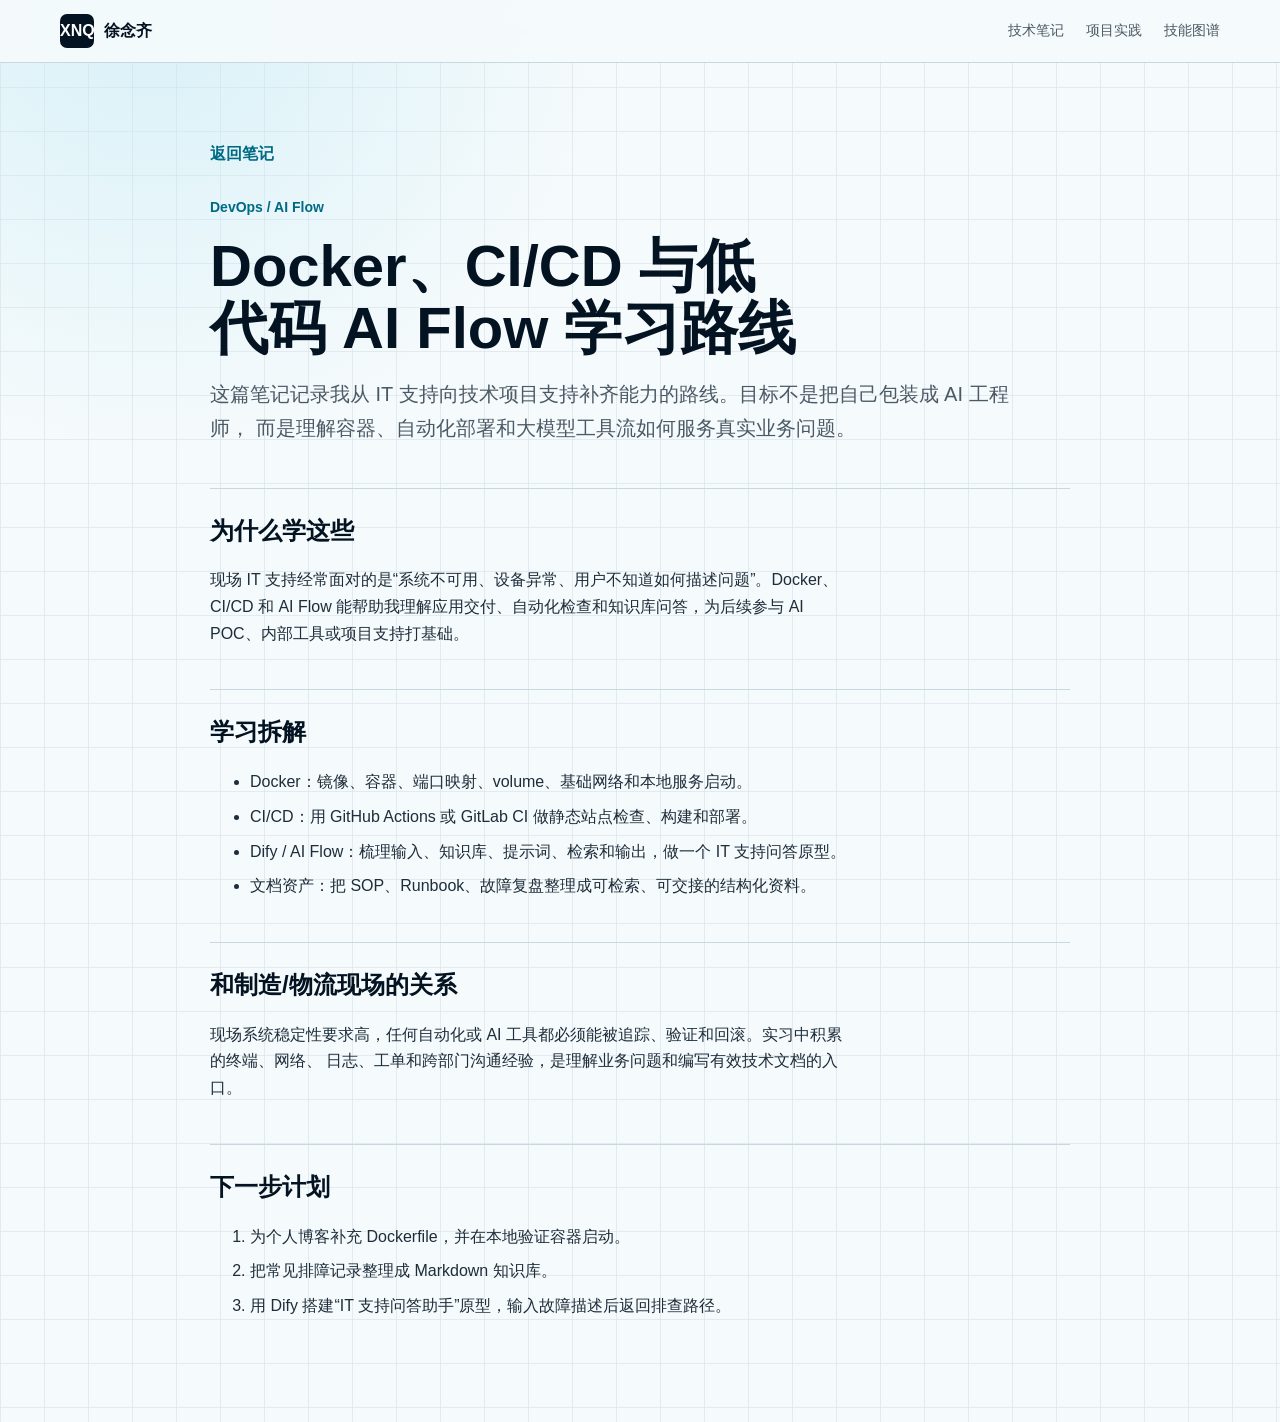
==== blog/devops-ai-learning.html @ f0960caf "Publish field notes portfolio" ====
<!doctype html>
<html lang="zh-CN">
  <head>
    <meta charset="UTF-8" />
    <meta name="viewport" content="width=device-width, initial-scale=1.0" />
    <title>Docker、CI/CD 与低代码 AI Flow 学习路线 | 徐念齐</title>
    <link rel="stylesheet" href="../assets/styles.css" />
  </head>
  <body>
    <header class="site-header">
      <a class="brand" href="../index.html"><span class="brand-mark">XNQ</span><span>徐念齐</span></a>
      <nav class="nav" aria-label="主导航">
        <a href="../index.html#notes">技术笔记</a>
        <a href="../index.html#projects">项目实践</a>
        <a href="../index.html#skills">技能图谱</a>
      </nav>
    </header>
    <main class="article">
      <a class="back-link" href="../index.html#notes">返回笔记</a>
      <p class="kicker">DevOps / AI Flow</p>
      <h1>Docker、CI/CD 与低代码 AI Flow 学习路线</h1>
      <p class="article-lead">
        这篇笔记记录我从 IT 支持向技术项目支持补齐能力的路线。目标不是把自己包装成 AI 工程师，
        而是理解容器、自动化部署和大模型工具流如何服务真实业务问题。
      </p>

      <h2>为什么学这些</h2>
      <p>
        现场 IT 支持经常面对的是“系统不可用、设备异常、用户不知道如何描述问题”。Docker、CI/CD 和 AI Flow
        能帮助我理解应用交付、自动化检查和知识库问答，为后续参与 AI POC、内部工具或项目支持打基础。
      </p>

      <h2>学习拆解</h2>
      <ul>
        <li>Docker：镜像、容器、端口映射、volume、基础网络和本地服务启动。</li>
        <li>CI/CD：用 GitHub Actions 或 GitLab CI 做静态站点检查、构建和部署。</li>
        <li>Dify / AI Flow：梳理输入、知识库、提示词、检索和输出，做一个 IT 支持问答原型。</li>
        <li>文档资产：把 SOP、Runbook、故障复盘整理成可检索、可交接的结构化资料。</li>
      </ul>

      <h2>和制造/物流现场的关系</h2>
      <p>
        现场系统稳定性要求高，任何自动化或 AI 工具都必须能被追踪、验证和回滚。实习中积累的终端、网络、
        日志、工单和跨部门沟通经验，是理解业务问题和编写有效技术文档的入口。
      </p>

      <h2>下一步计划</h2>
      <ol>
        <li>为个人博客补充 Dockerfile，并在本地验证容器启动。</li>
        <li>把常见排障记录整理成 Markdown 知识库。</li>
        <li>用 Dify 搭建“IT 支持问答助手”原型，输入故障描述后返回排查路径。</li>
      </ol>
    </main>
  </body>
</html>
---- assets/styles.css ----
:root {
  color-scheme: light;
  --bg: oklch(0.982 0.006 220);
  --ink: oklch(0.18 0.038 246);
  --text: oklch(0.29 0.032 245);
  --muted: oklch(0.46 0.026 245);
  --line: oklch(0.87 0.02 235);
  --surface: oklch(1 0 0);
  --surface-2: oklch(0.955 0.014 220);
  --blue: oklch(0.47 0.118 215);
  --yellow: oklch(0.72 0.16 70);
  --green: oklch(0.58 0.125 156);
  --radius: 10px;
  --max: 1160px;
}

* {
  box-sizing: border-box;
}

html {
  scroll-behavior: smooth;
}

body {
  margin: 0;
  color: var(--text);
  background:
    radial-gradient(circle at 12% 0%, oklch(0.91 0.045 214 / 0.55), transparent 28rem),
    linear-gradient(90deg, oklch(0.91 0.012 235 / 0.65) 1px, transparent 1px),
    linear-gradient(0deg, oklch(0.91 0.012 235 / 0.65) 1px, transparent 1px),
    var(--bg);
  background-size: auto, 44px 44px, 44px 44px, auto;
  font-family: "Segoe UI", "Microsoft YaHei", "PingFang SC", Arial, sans-serif;
  line-height: 1.68;
}

a {
  color: inherit;
  text-decoration: none;
}

.site-header {
  position: sticky;
  top: 0;
  z-index: 20;
  display: flex;
  align-items: center;
  justify-content: space-between;
  gap: 24px;
  padding: 14px max(22px, calc((100vw - var(--max)) / 2));
  border-bottom: 1px solid var(--line);
  background: oklch(0.982 0.006 220 / 0.94);
  backdrop-filter: blur(14px);
}

.brand,
.nav,
.hero-actions,
.footer {
  display: flex;
  align-items: center;
}

.brand {
  gap: 10px;
  color: var(--ink);
  font-weight: 850;
}

.brand-mark {
  display: grid;
  width: 34px;
  height: 34px;
  place-items: center;
  border-radius: 7px;
  background: var(--ink);
  color: white;
}

.nav {
  gap: 22px;
  color: var(--muted);
  font-size: 14px;
}

.nav a:hover {
  color: var(--blue);
}

main,
.footer {
  width: min(var(--max), calc(100% - 44px));
  margin: 0 auto;
}

.hero {
  display: grid;
  grid-template-columns: minmax(0, 0.95fr) minmax(360px, 0.86fr);
  gap: clamp(30px, 5vw, 72px);
  min-height: calc(100vh - 64px);
  align-items: center;
  padding: clamp(50px, 8vw, 92px) 0 58px;
}

.kicker {
  margin: 0 0 16px;
  color: var(--blue);
  font-size: 14px;
  font-weight: 850;
}

.hero h1,
.article h1 {
  margin: 0;
  color: var(--ink);
  font-weight: 860;
  line-height: 1.06;
  letter-spacing: 0;
  text-wrap: balance;
}

.hero h1 {
  max-width: 780px;
  font-size: clamp(40px, 6vw, 76px);
}

.lead,
.article-lead {
  max-width: 68ch;
  color: var(--muted);
  font-size: clamp(17px, 2vw, 20px);
}

.lead {
  margin: 22px 0 0;
}

.hero-actions {
  flex-wrap: wrap;
  gap: 12px;
  margin-top: 32px;
}

.button {
  display: inline-flex;
  min-height: 42px;
  align-items: center;
  justify-content: center;
  padding: 0 16px;
  border: 1px solid var(--ink);
  border-radius: 7px;
  color: var(--ink);
  font-weight: 760;
}

.button.primary {
  background: var(--ink);
  color: white;
}

.button.quiet {
  border-color: var(--line);
  color: var(--muted);
}

.field-map {
  margin: 0;
}

.field-map img {
  display: block;
  width: 100%;
  border-radius: 18px;
  box-shadow: 0 14px 28px oklch(0.25 0.035 245 / 0.14);
}

.field-map figcaption {
  margin-top: 12px;
  color: var(--muted);
  font-size: 14px;
}

.statement {
  margin-bottom: 24px;
  padding: 18px 0;
  border-top: 1px solid var(--line);
  border-bottom: 1px solid var(--line);
}

.statement p {
  max-width: 82ch;
  margin: 0;
  color: var(--muted);
}

.section {
  padding: clamp(52px, 7vw, 86px) 0;
  border-bottom: 1px solid var(--line);
}

.section-head {
  display: grid;
  grid-template-columns: minmax(210px, 0.36fr) minmax(0, 1fr);
  gap: 30px;
  margin-bottom: 30px;
}

.section-head h2 {
  margin: 0;
  color: var(--ink);
  font-size: clamp(30px, 4.5vw, 50px);
  line-height: 1;
}

.section-head p {
  max-width: 60ch;
  margin: 5px 0 0;
  color: var(--muted);
}

.casebook {
  display: grid;
  grid-template-columns: 1.25fr 0.85fr;
  gap: 16px;
}

.case-card {
  padding: 24px;
  border: 1px solid var(--line);
  border-radius: var(--radius);
  background: oklch(1 0 0 / 0.86);
}

.primary-case {
  grid-row: span 2;
  background: var(--ink);
  color: white;
}

.case-label,
.lab-note span {
  display: inline-block;
  color: var(--blue);
  font-size: 13px;
  font-weight: 850;
}

.primary-case .case-label {
  color: var(--yellow);
}

.case-card h3,
.lab-note h3 {
  margin: 14px 0 10px;
  color: var(--ink);
  font-size: 25px;
  line-height: 1.22;
  text-wrap: balance;
}

.primary-case h3,
.primary-case p,
.primary-case dt,
.primary-case dd {
  color: white;
}

.case-card p,
.lab-note p {
  max-width: 65ch;
  margin: 0;
  color: var(--muted);
}

.primary-case p {
  color: oklch(0.85 0.025 230);
}

.case-card dl {
  display: grid;
  gap: 14px;
  margin: 26px 0 0;
}

.case-card dl div {
  padding-top: 14px;
  border-top: 1px solid oklch(0.42 0.035 245);
}

.case-card dt {
  color: oklch(0.78 0.035 220);
  font-size: 13px;
}

.case-card dd {
  margin: 3px 0 0;
  font-weight: 760;
}

.lab-grid,
.skill-lanes {
  display: grid;
  gap: 14px;
}

.lab-grid {
  grid-template-columns: repeat(2, minmax(0, 1fr));
}

.lab-note {
  display: block;
  min-height: 230px;
  padding: 24px;
  border: 1px solid var(--line);
  border-radius: var(--radius);
  background: var(--surface);
}

.skill-lanes {
  grid-template-columns: repeat(auto-fit, minmax(260px, 1fr));
}

.skill-lanes div {
  display: grid;
  gap: 8px;
  padding: 18px;
  border: 1px solid var(--line);
  border-radius: var(--radius);
  background: var(--surface);
}

.skill-lanes b {
  color: var(--ink);
}

.skill-lanes span {
  color: var(--muted);
}

.case-card:hover,
.lab-note:hover,
.skill-lanes div:hover {
  border-color: var(--blue);
  transform: translateY(-2px);
  transition: border-color 180ms ease, transform 180ms ease;
}

.footer {
  justify-content: space-between;
  gap: 16px;
  padding: 28px 0 42px;
  color: var(--muted);
  font-size: 14px;
}

.article {
  max-width: 860px;
  padding: clamp(44px, 7vw, 78px) 0 86px;
}

.back-link {
  display: inline-flex;
  margin-bottom: 28px;
  color: var(--blue);
  font-weight: 760;
}

.article h1 {
  font-size: clamp(34px, 5vw, 58px);
}

.article h2 {
  margin: 42px 0 12px;
  padding-top: 22px;
  border-top: 1px solid var(--line);
  color: var(--ink);
  font-size: 24px;
}

.article p,
.article li {
  max-width: 72ch;
}

.article li + li {
  margin-top: 8px;
}

@media (prefers-reduced-motion: reduce) {
  *,
  *::before,
  *::after {
    scroll-behavior: auto !important;
    transition: none !important;
  }
}

@media (max-width: 900px) {
  .site-header,
  .footer {
    align-items: flex-start;
    flex-direction: column;
  }

  .nav {
    flex-wrap: wrap;
    gap: 12px 18px;
  }

  .hero,
  .section-head,
  .casebook,
  .lab-grid {
    grid-template-columns: 1fr;
  }

  .hero {
    min-height: auto;
    padding-top: 42px;
  }

  .primary-case {
    grid-row: auto;
  }
}

@media (max-width: 560px) {
  main,
  .footer {
    width: min(100% - 28px, var(--max));
  }

  .hero h1 {
    font-size: 35px;
  }
}
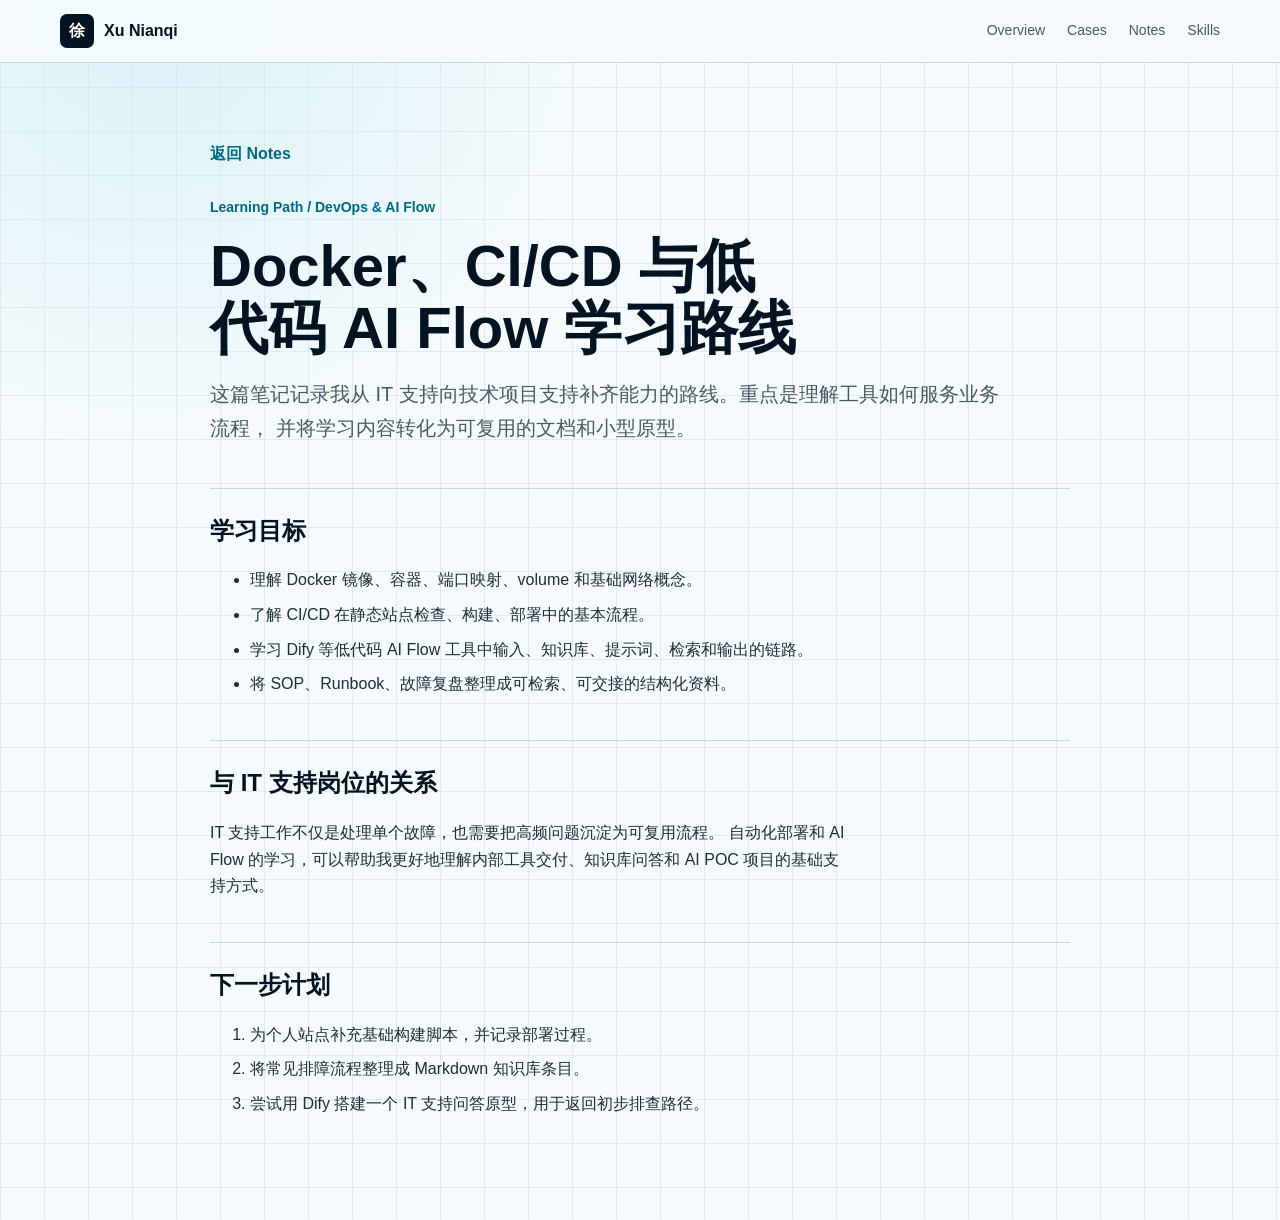
==== commit c4d0dd69: "Refine portfolio copy for recruiting" ====
--- a/blog/devops-ai-learning.html
+++ b/blog/devops-ai-learning.html
@@ -8,47 +8,42 @@
   </head>
   <body>
     <header class="site-header">
-      <a class="brand" href="../index.html"><span class="brand-mark">XNQ</span><span>徐念齐</span></a>
+      <a class="brand" href="../index.html"><span class="brand-mark">徐</span><span>Xu Nianqi</span></a>
       <nav class="nav" aria-label="主导航">
-        <a href="../index.html#notes">技术笔记</a>
-        <a href="../index.html#projects">项目实践</a>
-        <a href="../index.html#skills">技能图谱</a>
+        <a href="../index.html#overview">Overview</a>
+        <a href="../index.html#cases">Cases</a>
+        <a href="../index.html#notes">Notes</a>
+        <a href="../index.html#skills">Skills</a>
       </nav>
     </header>
     <main class="article">
-      <a class="back-link" href="../index.html#notes">返回笔记</a>
-      <p class="kicker">DevOps / AI Flow</p>
+      <a class="back-link" href="../index.html#notes">返回 Notes</a>
+      <p class="kicker">Learning Path / DevOps & AI Flow</p>
       <h1>Docker、CI/CD 与低代码 AI Flow 学习路线</h1>
       <p class="article-lead">
-        这篇笔记记录我从 IT 支持向技术项目支持补齐能力的路线。目标不是把自己包装成 AI 工程师，
-        而是理解容器、自动化部署和大模型工具流如何服务真实业务问题。
+        这篇笔记记录我从 IT 支持向技术项目支持补齐能力的路线。重点是理解工具如何服务业务流程，
+        并将学习内容转化为可复用的文档和小型原型。
       </p>
 
-      <h2>为什么学这些</h2>
-      <p>
-        现场 IT 支持经常面对的是“系统不可用、设备异常、用户不知道如何描述问题”。Docker、CI/CD 和 AI Flow
-        能帮助我理解应用交付、自动化检查和知识库问答，为后续参与 AI POC、内部工具或项目支持打基础。
-      </p>
-
-      <h2>学习拆解</h2>
+      <h2>学习目标</h2>
       <ul>
-        <li>Docker：镜像、容器、端口映射、volume、基础网络和本地服务启动。</li>
-        <li>CI/CD：用 GitHub Actions 或 GitLab CI 做静态站点检查、构建和部署。</li>
-        <li>Dify / AI Flow：梳理输入、知识库、提示词、检索和输出，做一个 IT 支持问答原型。</li>
-        <li>文档资产：把 SOP、Runbook、故障复盘整理成可检索、可交接的结构化资料。</li>
+        <li>理解 Docker 镜像、容器、端口映射、volume 和基础网络概念。</li>
+        <li>了解 CI/CD 在静态站点检查、构建、部署中的基本流程。</li>
+        <li>学习 Dify 等低代码 AI Flow 工具中输入、知识库、提示词、检索和输出的链路。</li>
+        <li>将 SOP、Runbook、故障复盘整理成可检索、可交接的结构化资料。</li>
       </ul>
 
-      <h2>和制造/物流现场的关系</h2>
+      <h2>与 IT 支持岗位的关系</h2>
       <p>
-        现场系统稳定性要求高，任何自动化或 AI 工具都必须能被追踪、验证和回滚。实习中积累的终端、网络、
-        日志、工单和跨部门沟通经验，是理解业务问题和编写有效技术文档的入口。
+        IT 支持工作不仅是处理单个故障，也需要把高频问题沉淀为可复用流程。
+        自动化部署和 AI Flow 的学习，可以帮助我更好地理解内部工具交付、知识库问答和 AI POC 项目的基础支持方式。
       </p>
 
       <h2>下一步计划</h2>
       <ol>
-        <li>为个人博客补充 Dockerfile，并在本地验证容器启动。</li>
-        <li>把常见排障记录整理成 Markdown 知识库。</li>
-        <li>用 Dify 搭建“IT 支持问答助手”原型，输入故障描述后返回排查路径。</li>
+        <li>为个人站点补充基础构建脚本，并记录部署过程。</li>
+        <li>将常见排障流程整理成 Markdown 知识库条目。</li>
+        <li>尝试用 Dify 搭建一个 IT 支持问答原型，用于返回初步排查路径。</li>
       </ol>
     </main>
   </body>
